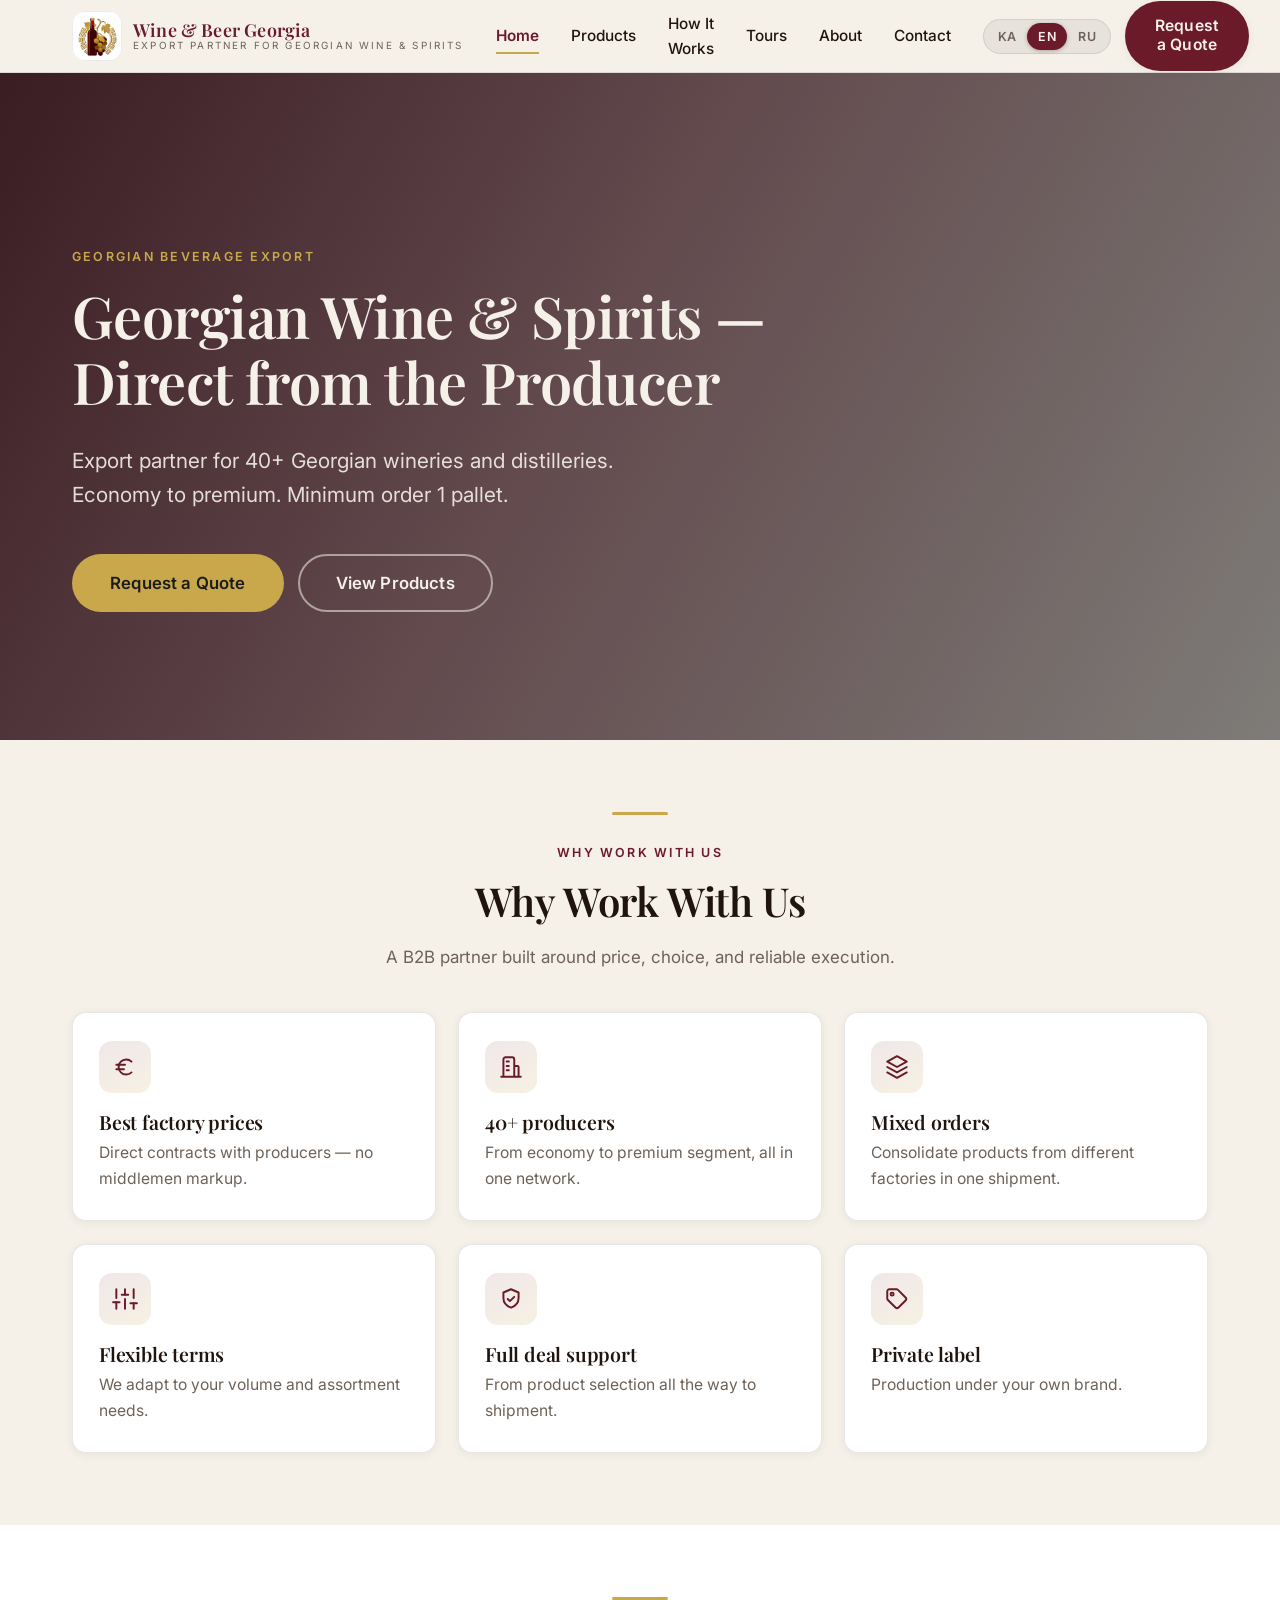
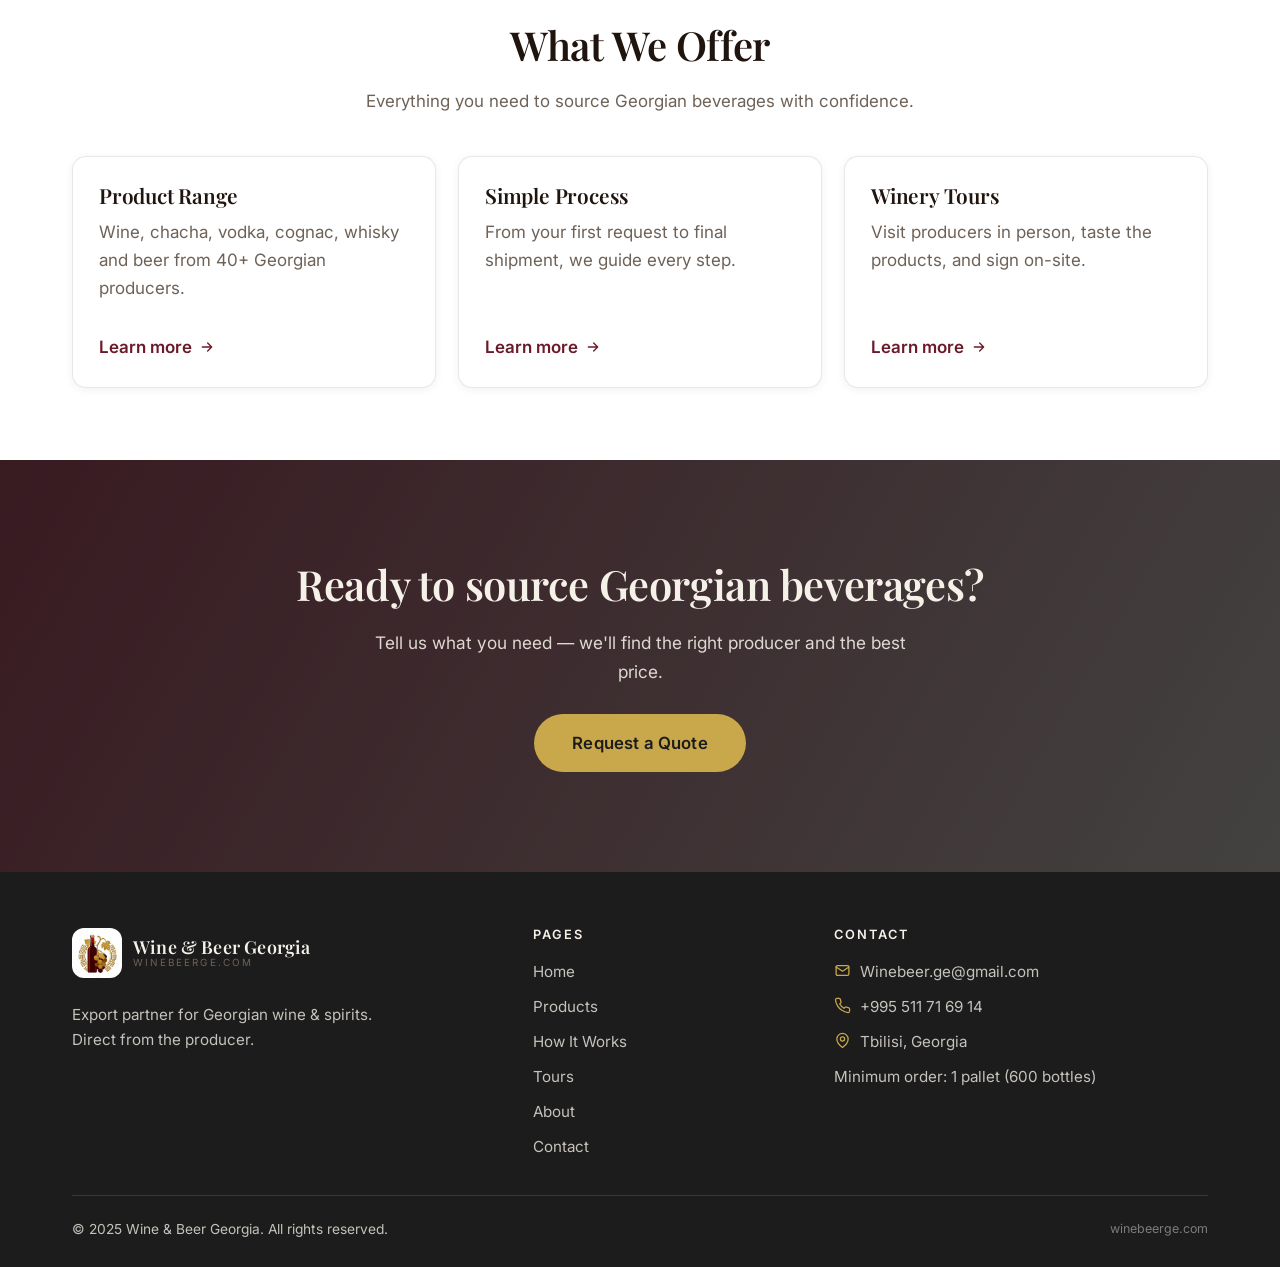
==== index.html @ d8cf7603 "Sync full website to repo 6 pages, EN/RU/KA i18n, wine catalogue (Utskinari), Web3Forms contact form" ====
<!DOCTYPE html>
<html lang="en" data-lang="en">
<head>
  <meta charset="UTF-8" />
  <meta name="viewport" content="width=device-width, initial-scale=1.0" />
  <title data-i18n="meta.home.title">Wine &amp; Beer Georgia — Georgian Wine &amp; Spirits Export</title>
  <meta name="description" content="Export partner for 40+ Georgian wineries and distilleries. Wine, chacha, vodka, cognac, whisky and beer — direct from the producer. Minimum order 1 pallet." />

  <!-- Fonts: Playfair Display (headings), Inter (body), Noto Sans Georgian (KA) -->
  <link rel="preconnect" href="https://fonts.googleapis.com" />
  <link rel="preconnect" href="https://fonts.gstatic.com" crossorigin />
  <link href="https://fonts.googleapis.com/css2?family=Playfair+Display:wght@500;600;700&family=Inter:wght@400;500;600;700&family=Noto+Sans+Georgian:wght@400;500;600;700&display=swap" rel="stylesheet" />

  <link rel="stylesheet" href="css/styles.css" />
  <link rel="icon" href="data:image/svg+xml,<svg xmlns='http://www.w3.org/2000/svg' viewBox='0 0 32 32'><rect width='32' height='32' rx='7' fill='%236B1A2A'/><text x='16' y='22' font-size='17' font-family='Georgia,serif' fill='%23C9A84C' text-anchor='middle'>W</text></svg>" />
</head>
<body>

  <!-- ===================== HEADER (shared across pages) ===================== -->
  <header class="site-header">
    <div class="container nav">
      <a class="brand" href="index.html" aria-label="Wine &amp; Beer Georgia — home">
        <span class="brand-logo" aria-hidden="true"></span>
        <span class="brand-text">
          <span class="brand-name">Wine &amp; Beer Georgia</span>
          <span class="brand-sub" data-i18n="common.tagline">Export partner for Georgian wine &amp; spirits</span>
        </span>
      </a>

      <nav class="nav-menu" aria-label="Main navigation">
        <a href="index.html" aria-current="page" data-i18n="nav.home">Home</a>
        <a href="products.html" data-i18n="nav.products">Products</a>
        <a href="how-it-works.html" data-i18n="nav.howItWorks">How It Works</a>
        <a href="tours.html" data-i18n="nav.tours">Tours</a>
        <a href="about.html" data-i18n="nav.about">About</a>
        <a href="contact.html" data-i18n="nav.contact">Contact</a>
        <a class="btn btn--primary nav-cta-mobile" href="contact.html" data-i18n="common.requestQuote">Request a Quote</a>
      </nav>

      <div class="nav-actions">
        <!-- Language switcher: EN | RU | KA -->
        <div class="lang-switch" role="group" aria-label="Language">
          <button class="lang-btn" type="button" data-lang="ka" aria-pressed="false">KA</button>
          <button class="lang-btn" type="button" data-lang="en" aria-pressed="true">EN</button>
          <button class="lang-btn" type="button" data-lang="ru" aria-pressed="false">RU</button>
        </div>
        <a class="btn btn--primary nav-cta" href="contact.html" data-i18n="common.requestQuote">Request a Quote</a>
        <button class="nav-toggle" type="button" aria-label="Toggle menu" aria-expanded="false" aria-controls="nav-menu">
          <span></span>
        </button>
      </div>
    </div>
  </header>

  <main>
    <!-- ============================== HERO ============================== -->
    <!-- TODO: replace Unsplash placeholder with a real vineyard / Kakheti photo -->
    <section class="hero" style="--hero-img: url('https://images.unsplash.com/photo-1543418219-44e30b057fea?auto=format&fit=crop&w=1900&q=80');">
      <div class="container">
        <div class="hero-content">
          <span class="eyebrow" data-i18n="home.hero.eyebrow">Georgian Beverage Export</span>
          <h1 data-i18n="home.hero.title">Georgian Wine &amp; Spirits — Direct from the Producer</h1>
          <p class="hero-sub" data-i18n="home.hero.subtitle">Export partner for 40+ Georgian wineries and distilleries. Economy to premium. Minimum order 1 pallet.</p>
          <div class="hero-actions">
            <a class="btn btn--gold btn--lg" href="contact.html" data-i18n="common.requestQuote">Request a Quote</a>
            <a class="btn btn--ghost btn--lg" href="products.html" data-i18n="home.hero.cta2">View Products</a>
          </div>
        </div>
      </div>
    </section>

    <!-- ========================= KEY ADVANTAGES ========================= -->
    <section class="section section--cream">
      <div class="container">
        <div class="section-head section-head--center" data-reveal>
          <div class="accent-line"></div>
          <span class="eyebrow" data-i18n="home.adv.title">Why Work With Us</span>
          <h2 class="section-title" data-i18n="home.adv.title">Why Work With Us</h2>
          <p class="section-sub" data-i18n="home.adv.subtitle">A B2B partner built around price, choice, and reliable execution.</p>
        </div>

        <div class="grid grid--3">
          <div class="advantage" data-reveal data-delay="1">
            <div class="icon" aria-hidden="true">
              <svg viewBox="0 0 24 24" fill="none" stroke="currentColor" stroke-width="1.8" stroke-linecap="round" stroke-linejoin="round"><path d="M18 7a7 7 0 1 0 0 10"/><path d="M4 10h8M4 14h7"/></svg>
            </div>
            <h3 data-i18n="home.adv.prices.title">Best factory prices</h3>
            <p data-i18n="home.adv.prices.text">Direct contracts with producers — no middlemen markup.</p>
          </div>

          <div class="advantage" data-reveal data-delay="2">
            <div class="icon" aria-hidden="true">
              <svg viewBox="0 0 24 24" fill="none" stroke="currentColor" stroke-width="1.8" stroke-linecap="round" stroke-linejoin="round"><path d="M3 21h18M5 21V5a2 2 0 0 1 2-2h6a2 2 0 0 1 2 2v16M15 21V11h3a1 1 0 0 1 1 1v9"/><path d="M8 7h2M8 11h2M8 15h2"/></svg>
            </div>
            <h3 data-i18n="home.adv.producers.title">40+ producers</h3>
            <p data-i18n="home.adv.producers.text">From economy to premium segment, all in one network.</p>
          </div>

          <div class="advantage" data-reveal data-delay="3">
            <div class="icon" aria-hidden="true">
              <svg viewBox="0 0 24 24" fill="none" stroke="currentColor" stroke-width="1.8" stroke-linecap="round" stroke-linejoin="round"><path d="m12 2 9 5-9 5-9-5 9-5Z"/><path d="m3 12 9 5 9-5"/><path d="m3 17 9 5 9-5"/></svg>
            </div>
            <h3 data-i18n="home.adv.mixed.title">Mixed orders</h3>
            <p data-i18n="home.adv.mixed.text">Consolidate products from different factories in one shipment.</p>
          </div>

          <div class="advantage" data-reveal data-delay="1">
            <div class="icon" aria-hidden="true">
              <svg viewBox="0 0 24 24" fill="none" stroke="currentColor" stroke-width="1.8" stroke-linecap="round" stroke-linejoin="round"><path d="M4 21v-6M4 11V3M12 21v-9M12 8V3M20 21v-5M20 11V3"/><path d="M1 15h6M9 8h6M17 16h6"/></svg>
            </div>
            <h3 data-i18n="home.adv.terms.title">Flexible terms</h3>
            <p data-i18n="home.adv.terms.text">We adapt to your volume and assortment needs.</p>
          </div>

          <div class="advantage" data-reveal data-delay="2">
            <div class="icon" aria-hidden="true">
              <svg viewBox="0 0 24 24" fill="none" stroke="currentColor" stroke-width="1.8" stroke-linecap="round" stroke-linejoin="round"><path d="M12 3 5 6v5c0 4.5 3 7.5 7 9 4-1.5 7-4.5 7-9V6l-7-3Z"/><path d="m9 12 2 2 4-4"/></svg>
            </div>
            <h3 data-i18n="home.adv.support.title">Full deal support</h3>
            <p data-i18n="home.adv.support.text">From product selection all the way to shipment.</p>
          </div>

          <div class="advantage" data-reveal data-delay="3">
            <div class="icon" aria-hidden="true">
              <svg viewBox="0 0 24 24" fill="none" stroke="currentColor" stroke-width="1.8" stroke-linecap="round" stroke-linejoin="round"><path d="M3 11.5V5a2 2 0 0 1 2-2h6.5a2 2 0 0 1 1.4.6l7 7a2 2 0 0 1 0 2.8l-6.5 6.5a2 2 0 0 1-2.8 0l-7-7A2 2 0 0 1 3 11.5Z"/><circle cx="7.5" cy="7.5" r="1.4"/></svg>
            </div>
            <h3 data-i18n="home.adv.label.title">Private label</h3>
            <p data-i18n="home.adv.label.text">Production under your own brand.</p>
          </div>
        </div>
      </div>
    </section>

    <!-- ====================== SERVICES OVERVIEW ====================== -->
    <section class="section section--white">
      <div class="container">
        <div class="section-head section-head--center" data-reveal>
          <div class="accent-line"></div>
          <h2 class="section-title" data-i18n="home.services.title">What We Offer</h2>
          <p class="section-sub" data-i18n="home.services.subtitle">Everything you need to source Georgian beverages with confidence.</p>
        </div>

        <div class="grid grid--3">
          <a class="service-card" href="products.html" data-reveal data-delay="1">
            <div class="body">
              <h3 data-i18n="home.services.products.title">Product Range</h3>
              <p data-i18n="home.services.products.text">Wine, chacha, vodka, cognac, whisky and beer from 40+ Georgian producers.</p>
              <span class="more"><span data-i18n="common.learnMore">Learn more</span>
                <svg viewBox="0 0 24 24" fill="none" stroke="currentColor" stroke-width="2" stroke-linecap="round" stroke-linejoin="round"><path d="M5 12h14M13 6l6 6-6 6"/></svg>
              </span>
            </div>
          </a>

          <a class="service-card" href="how-it-works.html" data-reveal data-delay="2">
            <div class="body">
              <h3 data-i18n="home.services.process.title">Simple Process</h3>
              <p data-i18n="home.services.process.text">From your first request to final shipment, we guide every step.</p>
              <span class="more"><span data-i18n="common.learnMore">Learn more</span>
                <svg viewBox="0 0 24 24" fill="none" stroke="currentColor" stroke-width="2" stroke-linecap="round" stroke-linejoin="round"><path d="M5 12h14M13 6l6 6-6 6"/></svg>
              </span>
            </div>
          </a>

          <a class="service-card" href="tours.html" data-reveal data-delay="3">
            <div class="body">
              <h3 data-i18n="home.services.tours.title">Winery Tours</h3>
              <p data-i18n="home.services.tours.text">Visit producers in person, taste the products, and sign on-site.</p>
              <span class="more"><span data-i18n="common.learnMore">Learn more</span>
                <svg viewBox="0 0 24 24" fill="none" stroke="currentColor" stroke-width="2" stroke-linecap="round" stroke-linejoin="round"><path d="M5 12h14M13 6l6 6-6 6"/></svg>
              </span>
            </div>
          </a>
        </div>
      </div>
    </section>

    <!-- ========================== CTA BAND ========================== -->
    <!-- TODO: replace Unsplash placeholder with a real photo -->
    <section class="cta-band" style="--band-img: url('https://images.unsplash.com/photo-1474722883778-792e7990302f?auto=format&fit=crop&w=1900&q=80');">
      <div class="container" data-reveal>
        <h2 data-i18n="home.ctaband.title">Ready to source Georgian beverages?</h2>
        <p data-i18n="home.ctaband.text">Tell us what you need — we'll find the right producer and the best price.</p>
        <a class="btn btn--gold btn--lg" href="contact.html" data-i18n="common.requestQuote">Request a Quote</a>
      </div>
    </section>
  </main>

  <!-- ===================== FOOTER (shared across pages) ===================== -->
  <footer class="site-footer">
    <div class="container">
      <div class="footer-grid">
        <div class="footer-brand">
          <a class="brand" href="index.html">
            <span class="brand-logo" aria-hidden="true"></span>
            <span class="brand-text">
              <span class="brand-name">Wine &amp; Beer Georgia</span>
              <span class="brand-sub">winebeerge.com</span>
            </span>
          </a>
          <p class="footer-tagline" data-i18n="footer.tagline">Export partner for Georgian wine &amp; spirits. Direct from the producer.</p>
        </div>

        <div class="footer-col">
          <h4 data-i18n="footer.links.title">Pages</h4>
          <ul>
            <li><a href="index.html" data-i18n="nav.home">Home</a></li>
            <li><a href="products.html" data-i18n="nav.products">Products</a></li>
            <li><a href="how-it-works.html" data-i18n="nav.howItWorks">How It Works</a></li>
            <li><a href="tours.html" data-i18n="nav.tours">Tours</a></li>
            <li><a href="about.html" data-i18n="nav.about">About</a></li>
            <li><a href="contact.html" data-i18n="nav.contact">Contact</a></li>
          </ul>
        </div>

        <div class="footer-col">
          <h4 data-i18n="footer.contact.title">Contact</h4>
          <!-- TODO: replace with real contact details -->
          <ul class="footer-contact">
            <li>
              <svg viewBox="0 0 24 24" fill="none" stroke="currentColor" stroke-width="1.8" stroke-linecap="round" stroke-linejoin="round"><rect x="3" y="5" width="18" height="14" rx="2"/><path d="m3 7 9 6 9-6"/></svg>
              <a href="mailto:Winebeer.ge@gmail.com">Winebeer.ge@gmail.com</a>
            </li>
            <li>
              <svg viewBox="0 0 24 24" fill="none" stroke="currentColor" stroke-width="1.8" stroke-linecap="round" stroke-linejoin="round"><path d="M22 16.9v3a2 2 0 0 1-2.2 2 19.8 19.8 0 0 1-8.6-3.1 19.5 19.5 0 0 1-6-6A19.8 19.8 0 0 1 2.1 4.2 2 2 0 0 1 4.1 2h3a2 2 0 0 1 2 1.7c.1 1 .4 1.9.7 2.8a2 2 0 0 1-.5 2.1L8.1 9.9a16 16 0 0 0 6 6l1.3-1.3a2 2 0 0 1 2.1-.4c.9.3 1.8.6 2.8.7a2 2 0 0 1 1.7 2Z"/></svg>
              <a href="https://wa.me/995511716914">+995 511 71 69 14</a>
            </li>
            <li>
              <svg viewBox="0 0 24 24" fill="none" stroke="currentColor" stroke-width="1.8" stroke-linecap="round" stroke-linejoin="round"><path d="M20 10c0 6-8 12-8 12s-8-6-8-12a8 8 0 0 1 16 0Z"/><circle cx="12" cy="10" r="3"/></svg>
              <span>Tbilisi, Georgia</span>
            </li>
            <li data-i18n="footer.contact.note">Minimum order: 1 pallet (600 bottles)</li>
          </ul>
        </div>
      </div>

      <div class="footer-bottom">
        <span data-i18n="footer.rights">© 2025 Wine &amp; Beer Georgia. All rights reserved.</span>
        <span class="todo">winebeerge.com</span>
      </div>
    </div>
  </footer>

  <script src="js/translations.js"></script>
  <script src="js/main.js"></script>
</body>
</html>
---- css/styles.css ----
/* ============================================================================
   Wine & Beer Georgia — styles.css
   Palette: burgundy #6B1A2A · gold #C9A84C · cream #F5F0E8 · charcoal #1C1C1C
   Fonts:   Playfair Display (headings) · Inter (body) · Noto Sans Georgian (KA)
   Mobile-first, responsive, B2B-premium aesthetic.
============================================================================ */

/* ---------------------------------- Tokens -------------------------------- */
:root {
  --burgundy: #6B1A2A;
  --burgundy-dark: #4E1220;
  --burgundy-deep: #2A0A12;
  --gold: #C9A84C;
  --gold-soft: #D9BE70;
  --cream: #F5F0E8;
  --cream-dark: #ECE3D4;
  --charcoal: #1C1C1C;
  --charcoal-soft: #2A2A2A;
  --ink: #20140F;
  --muted: #6E6258;
  --line: rgba(28, 28, 28, 0.10);
  --white: #ffffff;

  --font-head: "Playfair Display", Georgia, "Times New Roman", serif;
  --font-body: "Inter", system-ui, -apple-system, "Segoe UI", Roboto, sans-serif;
  --font-ka: "Noto Sans Georgian", "BPG Nino Mtavruli", var(--font-body);

  --maxw: 1180px;
  --radius: 14px;
  --radius-sm: 9px;
  --shadow-sm: 0 2px 10px rgba(28, 28, 28, 0.06);
  --shadow-md: 0 12px 34px rgba(28, 28, 28, 0.12);
  --shadow-lg: 0 26px 60px rgba(42, 10, 18, 0.22);
  --ease: cubic-bezier(0.22, 0.61, 0.36, 1);
  --header-h: 72px;
}

/* When Georgian is active, switch the whole UI to a Georgian-capable font. */
html[data-lang="ka"] {
  --font-head: "Noto Sans Georgian", "BPG Nino Mtavruli", "Playfair Display", serif;
  --font-body: "Noto Sans Georgian", "BPG Nino Mtavruli", "Inter", sans-serif;
}

/* ---------------------------------- Reset --------------------------------- */
*, *::before, *::after { box-sizing: border-box; }

html { scroll-behavior: smooth; -webkit-text-size-adjust: 100%; }

body {
  margin: 0;
  font-family: var(--font-body);
  color: var(--ink);
  background: var(--cream);
  line-height: 1.65;
  font-size: 17px;
  overflow-x: clip; /* guard against any element causing horizontal page shift */
  -webkit-font-smoothing: antialiased;
  -moz-osx-font-smoothing: grayscale;
}

body.nav-locked { overflow: hidden; }

img { max-width: 100%; display: block; }

a { color: inherit; text-decoration: none; }

h1, h2, h3, h4 {
  font-family: var(--font-head);
  font-weight: 600;
  line-height: 1.16;
  margin: 0 0 0.5em;
  color: var(--ink);
  letter-spacing: -0.01em;
}

p { margin: 0 0 1em; }

::selection { background: var(--gold); color: var(--charcoal); }

:focus-visible {
  outline: 3px solid var(--gold);
  outline-offset: 2px;
  border-radius: 4px;
}

/* --------------------------------- Layout --------------------------------- */
.container {
  width: 100%;
  max-width: var(--maxw);
  margin: 0 auto;
  padding: 0 22px;
}

.section { padding: 72px 0; }
.section--tight { padding: 52px 0; }
.section--cream { background: var(--cream); }
.section--white { background: var(--white); }
.section--dark { background: var(--charcoal); color: var(--cream); }
.section--dark h1, .section--dark h2, .section--dark h3 { color: var(--cream); }

.section-head { max-width: 660px; margin: 0 0 40px; }
.section-head--center { margin-left: auto; margin-right: auto; text-align: center; }

.eyebrow {
  display: inline-block;
  font-family: var(--font-body);
  font-size: 0.78rem;
  font-weight: 600;
  letter-spacing: 0.18em;
  text-transform: uppercase;
  color: var(--burgundy);
  margin-bottom: 14px;
}
.section--dark .eyebrow,
.hero .eyebrow { color: var(--gold); }

.section-title { font-size: clamp(1.7rem, 4vw, 2.5rem); }
.section-sub { color: var(--muted); font-size: 1.06rem; margin: 0; }
.section--dark .section-sub { color: rgba(245, 240, 232, 0.78); }

/* gold divider accent */
.accent-line {
  width: 56px; height: 3px;
  background: var(--gold);
  border-radius: 3px;
  margin: 0 0 22px;
}
.section-head--center .accent-line { margin-left: auto; margin-right: auto; }

/* --------------------------------- Buttons -------------------------------- */
.btn {
  display: inline-flex;
  align-items: center;
  justify-content: center;
  gap: 10px;
  font-family: var(--font-body);
  font-weight: 600;
  font-size: 0.98rem;
  letter-spacing: 0.01em;
  padding: 14px 28px;
  border-radius: 50px;
  border: 2px solid transparent;
  cursor: pointer;
  transition: transform 0.18s var(--ease), background 0.2s var(--ease),
              color 0.2s var(--ease), box-shadow 0.2s var(--ease), border-color 0.2s var(--ease);
  text-align: center;
  line-height: 1.2;
}
.btn:hover { transform: translateY(-2px); }
.btn:active { transform: translateY(0); }

.btn--primary { background: var(--burgundy); color: var(--cream); box-shadow: var(--shadow-sm); }
.btn--primary:hover { background: var(--burgundy-dark); box-shadow: var(--shadow-md); }

.btn--gold { background: var(--gold); color: var(--charcoal); }
.btn--gold:hover { background: var(--gold-soft); box-shadow: var(--shadow-md); }

.btn--ghost { background: transparent; color: var(--cream); border-color: rgba(245, 240, 232, 0.55); }
.btn--ghost:hover { border-color: var(--gold); color: var(--gold); }

.btn--outline { background: transparent; color: var(--burgundy); border-color: var(--burgundy); }
.btn--outline:hover { background: var(--burgundy); color: var(--cream); }

.btn--block { width: 100%; }
.btn--lg { padding: 17px 36px; font-size: 1.05rem; }

/* ------------------------------- Site header ------------------------------ */
.site-header {
  position: sticky;
  top: 0;
  z-index: 100;
  background: rgba(245, 240, 232, 0.86);
  backdrop-filter: saturate(140%) blur(12px);
  -webkit-backdrop-filter: saturate(140%) blur(12px);
  border-bottom: 1px solid var(--line);
  transition: box-shadow 0.25s var(--ease), background 0.25s var(--ease);
}
.site-header.is-scrolled { box-shadow: var(--shadow-sm); background: rgba(245, 240, 232, 0.96); }

.nav {
  display: flex;
  align-items: center;
  justify-content: space-between;
  gap: 18px;
  height: var(--header-h);
}

.brand { display: inline-flex; align-items: center; gap: 11px; flex-shrink: 0; }
.brand-mark {
  width: 38px; height: 38px;
  border-radius: 50%;
  background: linear-gradient(150deg, var(--burgundy), var(--burgundy-deep));
  color: var(--gold);
  display: grid; place-items: center;
  font-family: var(--font-head);
  font-size: 1.18rem;
  font-weight: 700;
  border: 1.5px solid var(--gold);
  flex-shrink: 0;
}
/* Emblem-only logo badge (the full logo's misspelled text is cropped out of frame). */
.brand-logo {
  width: 50px; height: 50px;
  flex-shrink: 0;
  border-radius: 12px;
  background-color: #fff;
  background-image: url("../assets/logo-full.png");
  background-repeat: no-repeat;
  background-position: center 20%;
  background-size: 188% auto;
  box-shadow: inset 0 0 0 1px rgba(28, 28, 28, 0.08);
}
.site-footer .brand-logo { box-shadow: inset 0 0 0 1px rgba(255, 255, 255, 0.12); }

.brand-text { display: flex; flex-direction: column; line-height: 1.05; }
.brand-name {
  font-family: var(--font-head);
  font-weight: 600;
  font-size: 1.12rem;
  color: var(--burgundy);
  letter-spacing: 0.01em;
}
.brand-sub {
  font-size: 0.62rem;
  letter-spacing: 0.22em;
  text-transform: uppercase;
  color: var(--muted);
}

/* nav menu */
.nav-menu { display: flex; align-items: center; gap: 4px; }
.nav-menu a {
  position: relative;
  font-weight: 500;
  font-size: 0.96rem;
  color: var(--ink);
  padding: 9px 14px;
  border-radius: 8px;
  transition: color 0.18s var(--ease), background 0.18s var(--ease);
}
.nav-menu a::after {
  content: "";
  position: absolute;
  left: 14px; right: 14px; bottom: 4px;
  height: 2px;
  background: var(--gold);
  transform: scaleX(0);
  transform-origin: left;
  transition: transform 0.22s var(--ease);
}
.nav-menu a:hover { color: var(--burgundy); }
.nav-menu a:hover::after,
.nav-menu a[aria-current="page"]::after { transform: scaleX(1); }
.nav-menu a[aria-current="page"] { color: var(--burgundy); font-weight: 600; }

.nav-actions { display: flex; align-items: center; gap: 14px; }

/* language switcher */
.lang-switch {
  display: inline-flex;
  align-items: center;
  background: rgba(28, 28, 28, 0.06);
  border: 1px solid var(--line);
  border-radius: 50px;
  padding: 3px;
}
.lang-btn {
  font-family: var(--font-body);
  font-size: 0.78rem;
  font-weight: 600;
  letter-spacing: 0.03em;
  color: var(--muted);
  background: transparent;
  border: none;
  cursor: pointer;
  padding: 6px 11px;
  border-radius: 50px;
  transition: background 0.18s var(--ease), color 0.18s var(--ease);
}
.lang-btn:hover { color: var(--burgundy); }
.lang-btn.is-active {
  background: var(--burgundy);
  color: var(--cream);
  box-shadow: 0 1px 4px rgba(42, 10, 18, 0.3);
}

.nav-cta { display: inline-flex; }

/* hamburger */
.nav-toggle {
  display: none;
  width: 44px; height: 44px;
  border: 1px solid var(--line);
  background: transparent;
  border-radius: 10px;
  cursor: pointer;
  position: relative;
}
.nav-toggle span,
.nav-toggle span::before,
.nav-toggle span::after {
  content: "";
  position: absolute;
  left: 50%; top: 50%;
  width: 20px; height: 2px;
  background: var(--burgundy);
  transform: translate(-50%, -50%);
  transition: transform 0.25s var(--ease), opacity 0.2s var(--ease);
}
.nav-toggle span::before { transform: translate(-50%, -7px); }
.nav-toggle span::after { transform: translate(-50%, 7px); }
.nav-toggle.is-open span { background: transparent; }
.nav-toggle.is-open span::before { transform: translate(-50%, 0) rotate(45deg); }
.nav-toggle.is-open span::after { transform: translate(-50%, 0) rotate(-45deg); }

/* ---------------------------------- Hero ---------------------------------- */
.hero {
  position: relative;
  color: var(--cream);
  padding: clamp(90px, 16vw, 168px) 0 clamp(80px, 12vw, 128px);
  overflow: hidden;
  isolation: isolate;
}
.hero::before {
  content: "";
  position: absolute;
  inset: 0;
  z-index: -2;
  background-image: var(--hero-img);
  background-size: cover;
  background-position: center;
  transform: scale(1.04);
  /* per-page: set --hero-img: url(...) inline on the .hero element */
}
.hero::after {
  content: "";
  position: absolute;
  inset: 0;
  z-index: -1;
  background:
    linear-gradient(120deg, rgba(42, 10, 18, 0.92) 0%, rgba(42, 10, 18, 0.72) 45%, rgba(28, 28, 28, 0.55) 100%);
}
.hero-content { max-width: 720px; }
.hero h1 {
  color: var(--cream);
  font-size: clamp(2.1rem, 6vw, 3.6rem);
  margin-bottom: 0.5em;
}
.hero p.hero-sub {
  font-size: clamp(1.05rem, 2.4vw, 1.3rem);
  color: rgba(245, 240, 232, 0.9);
  max-width: 600px;
  margin-bottom: 2em;
}
.hero-actions { display: flex; flex-wrap: wrap; gap: 14px; }

/* compact page hero (interior pages) */
.page-hero { padding: clamp(76px, 12vw, 128px) 0 clamp(54px, 8vw, 84px); }
.page-hero h1 { font-size: clamp(1.9rem, 5vw, 3rem); }
.page-hero p.hero-sub { margin-bottom: 0.6em; }

/* ------------------------------ Advantage grid ---------------------------- */
.grid { display: grid; gap: 22px; }
.grid--3 { grid-template-columns: 1fr; }
.grid--2 { grid-template-columns: 1fr; }

.advantage {
  background: var(--white);
  border: 1px solid var(--line);
  border-radius: var(--radius);
  padding: 28px 26px;
  box-shadow: var(--shadow-sm);
  transition: transform 0.22s var(--ease), box-shadow 0.22s var(--ease), border-color 0.22s var(--ease);
}
.advantage:hover {
  transform: translateY(-4px);
  box-shadow: var(--shadow-md);
  border-color: rgba(201, 168, 76, 0.5);
}
.advantage .icon {
  width: 52px; height: 52px;
  border-radius: 13px;
  background: linear-gradient(150deg, rgba(107, 26, 42, 0.1), rgba(201, 168, 76, 0.16));
  color: var(--burgundy);
  display: grid; place-items: center;
  margin-bottom: 18px;
}
.advantage .icon svg { width: 26px; height: 26px; }
.advantage h3 { font-size: 1.22rem; margin-bottom: 0.35em; }
.advantage p { color: var(--muted); margin: 0; font-size: 0.98rem; }

/* ------------------------------ Service cards ----------------------------- */
.service-card {
  position: relative;
  display: flex;
  flex-direction: column;
  background: var(--white);
  border: 1px solid var(--line);
  border-radius: var(--radius);
  overflow: hidden;
  box-shadow: var(--shadow-sm);
  transition: transform 0.22s var(--ease), box-shadow 0.22s var(--ease);
}
.service-card:hover { transform: translateY(-4px); box-shadow: var(--shadow-md); }
.service-card .body { padding: 26px; display: flex; flex-direction: column; flex: 1; }
.service-card h3 { font-size: 1.3rem; }
.service-card p { color: var(--muted); flex: 1; }
.service-card .more {
  margin-top: 14px;
  font-weight: 600;
  color: var(--burgundy);
  display: inline-flex;
  align-items: center;
  gap: 7px;
}
.service-card .more svg { width: 16px; height: 16px; transition: transform 0.2s var(--ease); }
.service-card:hover .more svg { transform: translateX(4px); }

/* ------------------------------ Product cards ----------------------------- */
.product-grid { grid-template-columns: 1fr; }
.product-card {
  display: flex;
  flex-direction: column;
  background: var(--white);
  border: 1px solid var(--line);
  border-radius: var(--radius);
  overflow: hidden;
  box-shadow: var(--shadow-sm);
  transition: transform 0.22s var(--ease), box-shadow 0.22s var(--ease);
}
.product-card:hover { transform: translateY(-5px); box-shadow: var(--shadow-lg); }
.product-media { position: relative; aspect-ratio: 4 / 3; overflow: hidden; }
.product-media img {
  width: 100%; height: 100%;
  object-fit: cover;
  transition: transform 0.6s var(--ease);
}
.product-card:hover .product-media img { transform: scale(1.06); }
.product-media::after {
  content: "";
  position: absolute; inset: 0;
  background: linear-gradient(180deg, rgba(42,10,18,0) 55%, rgba(42,10,18,0.45) 100%);
}
.product-body { padding: 24px; display: flex; flex-direction: column; flex: 1; }
.product-body h3 { font-size: 1.4rem; margin-bottom: 0.4em; }
.product-body p { color: var(--muted); flex: 1; font-size: 0.97rem; }
.product-body .btn { margin-top: 18px; align-self: flex-start; }

.note-banner {
  margin-top: 38px;
  background: linear-gradient(135deg, var(--burgundy), var(--burgundy-deep));
  color: var(--cream);
  border-radius: var(--radius);
  padding: 26px 30px;
  display: flex;
  align-items: flex-start;
  gap: 16px;
  box-shadow: var(--shadow-md);
}
.note-banner .icon { color: var(--gold); flex-shrink: 0; margin-top: 2px; }
.note-banner .icon svg { width: 26px; height: 26px; }
.note-banner p { margin: 0; color: rgba(245, 240, 232, 0.94); }

/* ------------------------------ Wine cards -------------------------------- */
.wine-grid { grid-template-columns: 1fr; }
.wine-card {
  display: flex;
  flex-direction: column;
  background: var(--white);
  border: 1px solid var(--line);
  border-radius: var(--radius);
  overflow: hidden;
  box-shadow: var(--shadow-sm);
  transition: transform 0.22s var(--ease), box-shadow 0.22s var(--ease);
}
.wine-card:hover { transform: translateY(-5px); box-shadow: var(--shadow-lg); }
.wine-media {
  background: linear-gradient(180deg, #ffffff 0%, #f3eee4 100%);
  aspect-ratio: 3 / 4;
  display: grid;
  place-items: center;
  padding: 22px;
  border-bottom: 1px solid var(--line);
  overflow: hidden;
}
.wine-media img {
  max-height: 100%;
  max-width: 100%;
  width: auto;
  height: auto;
  object-fit: contain;
  filter: drop-shadow(0 10px 18px rgba(28, 28, 28, 0.16));
  transition: transform 0.4s var(--ease);
}
.wine-card:hover .wine-media img { transform: translateY(-4px) scale(1.03); }
.wine-body { padding: 22px 24px; display: flex; flex-direction: column; flex: 1; }
.wine-head { display: flex; align-items: center; justify-content: space-between; gap: 10px; margin-bottom: 8px; }
.wine-head h3 { font-size: 1.32rem; margin: 0; }
.wine-badge {
  flex-shrink: 0;
  font-family: var(--font-body);
  font-size: 0.68rem;
  font-weight: 700;
  letter-spacing: 0.08em;
  text-transform: uppercase;
  padding: 4px 10px;
  border-radius: 50px;
  white-space: nowrap;
}
.wine-badge--red { background: rgba(107, 26, 42, 0.12); color: var(--burgundy); }
.wine-badge--amber { background: rgba(201, 168, 76, 0.18); color: #8a6d1f; }
.wine-note { color: var(--muted); font-size: 0.95rem; margin: 0 0 16px; }
.wine-specs {
  list-style: none;
  margin: 0 0 20px;
  padding: 14px 0 4px;
  border-top: 1px solid var(--line);
  display: grid;
  grid-template-columns: 1fr 1fr;
  gap: 9px 18px;
}
.wine-specs li { display: flex; flex-direction: column; line-height: 1.3; }
.wine-specs li span { font-size: 0.72rem; letter-spacing: 0.04em; text-transform: uppercase; color: var(--muted); }
.wine-specs li b { font-size: 0.95rem; color: var(--ink); font-weight: 600; }
.wine-body .btn { margin-top: auto; align-self: flex-start; }

/* ------------------------------ Process steps ----------------------------- */
.steps { display: grid; gap: 18px; counter-reset: step; }
.step {
  position: relative;
  display: grid;
  grid-template-columns: auto 1fr;
  gap: 20px;
  align-items: start;
  background: var(--white);
  border: 1px solid var(--line);
  border-radius: var(--radius);
  padding: 24px 26px;
  box-shadow: var(--shadow-sm);
  transition: transform 0.2s var(--ease), box-shadow 0.2s var(--ease);
}
.step:hover { transform: translateX(4px); box-shadow: var(--shadow-md); }
.step-num {
  width: 52px; height: 52px;
  border-radius: 50%;
  background: var(--cream);
  border: 2px solid var(--gold);
  color: var(--burgundy);
  font-family: var(--font-head);
  font-weight: 700;
  font-size: 1.4rem;
  display: grid; place-items: center;
  flex-shrink: 0;
}
.step h3 { font-size: 1.2rem; margin-bottom: 0.25em; }
.step p { color: var(--muted); margin: 0; }

/* --------------------------------- Stats ---------------------------------- */
.stats { grid-template-columns: repeat(2, 1fr); gap: 18px; }
.stat {
  text-align: center;
  background: var(--white);
  border: 1px solid var(--line);
  border-radius: var(--radius);
  padding: 30px 18px;
  box-shadow: var(--shadow-sm);
}
.stat .num {
  font-family: var(--font-head);
  font-size: clamp(2rem, 5vw, 2.7rem);
  font-weight: 700;
  color: var(--burgundy);
  line-height: 1;
  margin-bottom: 8px;
}
.stat .label {
  font-size: 0.86rem;
  color: var(--muted);
  letter-spacing: 0.02em;
}

/* ----------------------------- Info / tour cards -------------------------- */
.info-card {
  background: var(--white);
  border: 1px solid var(--line);
  border-left: 4px solid var(--gold);
  border-radius: var(--radius);
  padding: 24px 26px;
  box-shadow: var(--shadow-sm);
  transition: transform 0.2s var(--ease), box-shadow 0.2s var(--ease);
}
.info-card:hover { transform: translateY(-3px); box-shadow: var(--shadow-md); }
.info-card h3 { font-size: 1.16rem; margin-bottom: 0.3em; color: var(--burgundy); }
.info-card p { margin: 0; color: var(--muted); }

/* --------------------------- Split (media + text) ------------------------- */
.split { display: grid; gap: 36px; align-items: center; grid-template-columns: 1fr; }
.split-media {
  border-radius: var(--radius);
  overflow: hidden;
  box-shadow: var(--shadow-md);
  aspect-ratio: 5 / 4;
}
.split-media img { width: 100%; height: 100%; object-fit: cover; }
.split h2 { font-size: clamp(1.6rem, 4vw, 2.3rem); }
.lead { font-size: 1.12rem; color: var(--ink); }

/* placeholder blocks (certs / partners coming soon) */
.placeholder-box {
  border: 2px dashed rgba(107, 26, 42, 0.28);
  border-radius: var(--radius);
  background: rgba(255, 255, 255, 0.55);
  padding: 34px 26px;
  text-align: center;
  color: var(--muted);
}
.placeholder-box h3 { color: var(--burgundy); margin-bottom: 0.3em; }
.placeholder-box p { margin: 0; }
.placeholder-logos {
  display: flex;
  flex-wrap: wrap;
  gap: 14px;
  justify-content: center;
  margin-top: 18px;
}
.placeholder-logos span {
  width: 96px; height: 52px;
  border-radius: 8px;
  background: rgba(28, 28, 28, 0.05);
  border: 1px solid var(--line);
}

/* -------------------------------- CTA band -------------------------------- */
.cta-band {
  position: relative;
  color: var(--cream);
  text-align: center;
  padding: clamp(64px, 10vw, 100px) 0;
  overflow: hidden;
  isolation: isolate;
}
.cta-band::before {
  content: "";
  position: absolute; inset: 0; z-index: -2;
  background-image: var(--band-img);
  background-size: cover; background-position: center;
}
.cta-band::after {
  content: "";
  position: absolute; inset: 0; z-index: -1;
  background: linear-gradient(120deg, rgba(42,10,18,0.93), rgba(28,28,28,0.82));
}
.cta-band h2 { color: var(--cream); font-size: clamp(1.7rem, 4.5vw, 2.6rem); }
.cta-band p { color: rgba(245, 240, 232, 0.88); max-width: 560px; margin: 0 auto 28px; font-size: 1.08rem; }

/* --------------------------------- Contact -------------------------------- */
.contact-grid { display: grid; gap: 36px; grid-template-columns: 1fr; }

.form {
  background: var(--white);
  border: 1px solid var(--line);
  border-radius: var(--radius);
  padding: 30px 26px;
  box-shadow: var(--shadow-md);
}
.field { margin-bottom: 18px; }
.field label {
  display: block;
  font-weight: 600;
  font-size: 0.9rem;
  margin-bottom: 7px;
  color: var(--ink);
}
.field label .req { color: var(--burgundy); }
.field input,
.field select,
.field textarea {
  width: 100%;
  font-family: var(--font-body);
  font-size: 1rem;
  color: var(--ink);
  background: var(--cream);
  border: 1px solid var(--line);
  border-radius: var(--radius-sm);
  padding: 13px 15px;
  transition: border-color 0.18s var(--ease), box-shadow 0.18s var(--ease), background 0.18s var(--ease);
}
.field input:focus,
.field select:focus,
.field textarea:focus {
  outline: none;
  border-color: var(--gold);
  background: var(--white);
  box-shadow: 0 0 0 3px rgba(201, 168, 76, 0.22);
}
.field textarea { resize: vertical; min-height: 130px; }

.form-status {
  display: none;
  margin-top: 6px;
  margin-bottom: 14px;
  padding: 13px 16px;
  border-radius: var(--radius-sm);
  background: rgba(107, 26, 42, 0.08);
  border: 1px solid rgba(107, 26, 42, 0.25);
  color: var(--burgundy);
  font-weight: 500;
  font-size: 0.95rem;
}
.form-status.is-visible { display: block; }
.form-status.is-error {
  background: rgba(176, 0, 32, 0.07);
  border-color: rgba(176, 0, 32, 0.35);
  color: #9b1c1c;
}

/* Honeypot anti-spam field — visually hidden but present in the DOM. */
.hp-field {
  position: absolute !important;
  left: -9999px !important;
  width: 1px; height: 1px;
  opacity: 0;
  pointer-events: none;
}

/* direct contact panel */
.contact-side h3 { font-size: 1.3rem; margin-bottom: 0.6em; }
.contact-links { display: flex; flex-direction: column; gap: 13px; margin-bottom: 22px; }
.contact-link {
  display: flex;
  align-items: center;
  gap: 14px;
  background: var(--white);
  border: 1px solid var(--line);
  border-radius: var(--radius-sm);
  padding: 15px 18px;
  font-weight: 600;
  color: var(--ink);
  box-shadow: var(--shadow-sm);
  transition: transform 0.18s var(--ease), box-shadow 0.18s var(--ease), border-color 0.18s var(--ease);
}
.contact-link:hover { transform: translateY(-2px); box-shadow: var(--shadow-md); border-color: rgba(201,168,76,0.5); }
.contact-link .ic {
  width: 42px; height: 42px;
  border-radius: 11px;
  display: grid; place-items: center;
  color: var(--white);
  flex-shrink: 0;
}
.contact-link .ic svg { width: 22px; height: 22px; }
.contact-link .ic--wa { background: #25D366; }
.contact-link .ic--tg { background: #2AABEE; }
.contact-link .ic--em { background: var(--burgundy); }
.contact-link .meta { display: flex; flex-direction: column; line-height: 1.25; }
.contact-link .meta small { color: var(--muted); font-weight: 500; font-size: 0.8rem; }

.contact-note {
  font-size: 0.92rem;
  color: var(--muted);
  display: inline-flex;
  align-items: center;
  gap: 8px;
}
.contact-note svg { width: 18px; height: 18px; color: var(--gold); flex-shrink: 0; }

/* --------------------------------- Footer --------------------------------- */
.site-footer {
  background: var(--charcoal);
  color: rgba(245, 240, 232, 0.78);
  padding: 56px 0 26px;
}
.footer-grid {
  display: grid;
  gap: 34px;
  grid-template-columns: 1fr;
  margin-bottom: 36px;
}
.footer-brand .brand-name { color: var(--cream); }
.footer-brand .brand-mark { background: linear-gradient(150deg, var(--burgundy), var(--burgundy-deep)); }
.footer-tagline { margin-top: 16px; max-width: 320px; font-size: 0.95rem; }

.footer-col h4 {
  color: var(--cream);
  font-family: var(--font-body);
  font-size: 0.8rem;
  letter-spacing: 0.16em;
  text-transform: uppercase;
  margin-bottom: 16px;
}
.footer-col ul { list-style: none; margin: 0; padding: 0; display: flex; flex-direction: column; gap: 10px; }
.footer-col a, .footer-col li { font-size: 0.95rem; }
.footer-col a { transition: color 0.18s var(--ease); }
.footer-col a:hover { color: var(--gold); }
.footer-contact li { display: flex; gap: 9px; align-items: flex-start; }
.footer-contact svg { width: 17px; height: 17px; color: var(--gold); flex-shrink: 0; margin-top: 3px; }

.footer-bottom {
  border-top: 1px solid rgba(245, 240, 232, 0.12);
  padding-top: 22px;
  display: flex;
  flex-wrap: wrap;
  gap: 10px;
  justify-content: space-between;
  align-items: center;
  font-size: 0.86rem;
}
.footer-bottom .todo { color: rgba(245,240,232,0.45); font-size: 0.78rem; }

/* ----------------------------- Scroll reveal ------------------------------ */
.reveal-ready [data-reveal] {
  opacity: 0;
  transform: translateY(26px);
  transition: opacity 0.7s var(--ease), transform 0.7s var(--ease);
  will-change: opacity, transform;
}
.reveal-ready [data-reveal].is-visible { opacity: 1; transform: none; }
[data-reveal][data-delay="1"] { transition-delay: 0.08s; }
[data-reveal][data-delay="2"] { transition-delay: 0.16s; }
[data-reveal][data-delay="3"] { transition-delay: 0.24s; }
[data-reveal][data-delay="4"] { transition-delay: 0.32s; }
[data-reveal][data-delay="5"] { transition-delay: 0.40s; }

@media (prefers-reduced-motion: reduce) {
  html { scroll-behavior: auto; }
  .reveal-ready [data-reveal] { opacity: 1; transform: none; transition: none; }
  .btn:hover, .product-card:hover, .advantage:hover, .service-card:hover { transform: none; }
}

/* ------------------------------- Responsive ------------------------------- */
@media (min-width: 600px) {
  .grid--2 { grid-template-columns: repeat(2, 1fr); }
  .product-grid { grid-template-columns: repeat(2, 1fr); }
  .wine-grid { grid-template-columns: repeat(2, 1fr); }
  .stats { grid-template-columns: repeat(4, 1fr); }
}

@media (min-width: 860px) {
  .grid--3 { grid-template-columns: repeat(3, 1fr); }
  .product-grid { grid-template-columns: repeat(3, 1fr); }
  .wine-grid { grid-template-columns: repeat(3, 1fr); }
  .split { grid-template-columns: 1.05fr 1fr; gap: 48px; }
  .split--reverse .split-media { order: 2; }
  .contact-grid { grid-template-columns: 1.25fr 1fr; align-items: start; }
  .footer-grid { grid-template-columns: 1.6fr 1fr 1.4fr; }
}

/* Desktop nav vs. mobile nav */
@media (max-width: 940px) {
  .nav-toggle { display: block; }
  .nav-cta { display: none; }
  .nav-menu {
    position: fixed;
    top: var(--header-h);
    left: 0; right: 0;
    /* Top dropdown panel (full width). No horizontal transform — a side
       off-canvas (translateX) extends the page width and makes mobile shift
       sideways, so we slide DOWN from the top instead. */
    flex-direction: column;
    align-items: stretch;
    gap: 4px;
    background: var(--cream);
    padding: 12px 22px 22px;
    border-top: 1px solid var(--line);
    box-shadow: 0 18px 28px rgba(28, 28, 28, 0.16);
    max-height: calc(100dvh - var(--header-h));
    overflow-y: auto;
    transform: translateY(-12px);
    opacity: 0;
    visibility: hidden;
    pointer-events: none;
    transition: opacity 0.25s var(--ease), transform 0.25s var(--ease), visibility 0s linear 0.25s;
  }
  .nav-menu.is-open {
    transform: translateY(0);
    opacity: 1;
    visibility: visible;
    pointer-events: auto;
    transition: opacity 0.25s var(--ease), transform 0.25s var(--ease), visibility 0s;
  }
  .nav-menu a { padding: 14px 12px; font-size: 1.08rem; border-bottom: 1px solid var(--line); border-radius: 0; }
  .nav-menu a::after { display: none; }
  .nav-menu .btn { margin-top: 16px; }
  .nav-menu .nav-cta-mobile { display: inline-flex; }
}

@media (min-width: 941px) {
  .nav-menu .nav-cta-mobile { display: none; }
}

/* Small screens: keep the header bar on a single line that fits the viewport.
   The brand tagline + 3-button lang switch + hamburger are too wide otherwise,
   which pushed the page sideways. */
@media (max-width: 560px) {
  .container { padding: 0 15px; }
  .site-header .brand-sub { display: none; }   /* hide tagline in header (footer keeps it) */
  .brand { gap: 9px; min-width: 0; }
  .brand-text { min-width: 0; }
  .brand-name { font-size: 0.98rem; white-space: nowrap; }
  .brand-logo { width: 40px; height: 40px; border-radius: 10px; }
  .nav { gap: 8px; }
  .nav-actions { gap: 8px; }
  .lang-switch { padding: 2px; }
  .lang-btn { padding: 5px 7px; font-size: 0.72rem; letter-spacing: 0.02em; }
  .nav-toggle { width: 42px; height: 42px; }
}

@media (max-width: 380px) {
  .brand-name { font-size: 0.86rem; }
  .lang-btn { padding: 5px 6px; font-size: 0.68rem; }
}
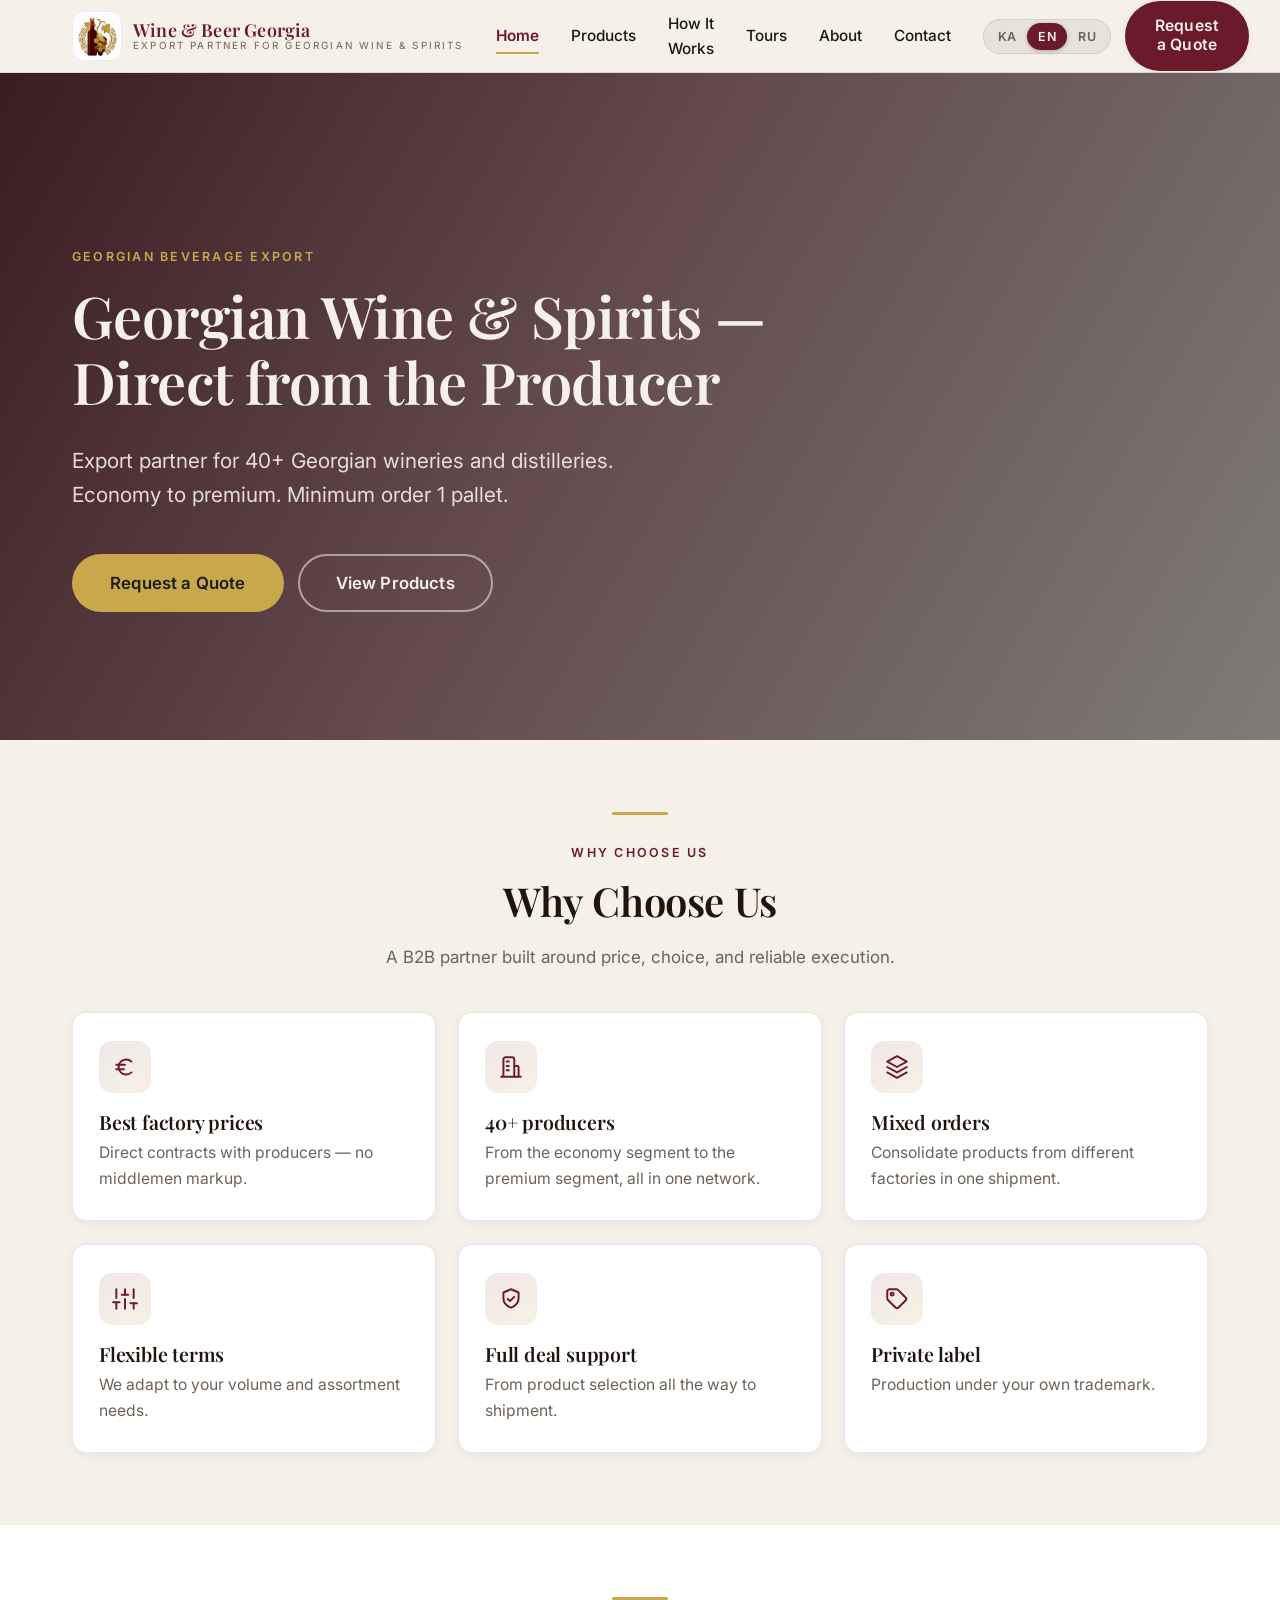
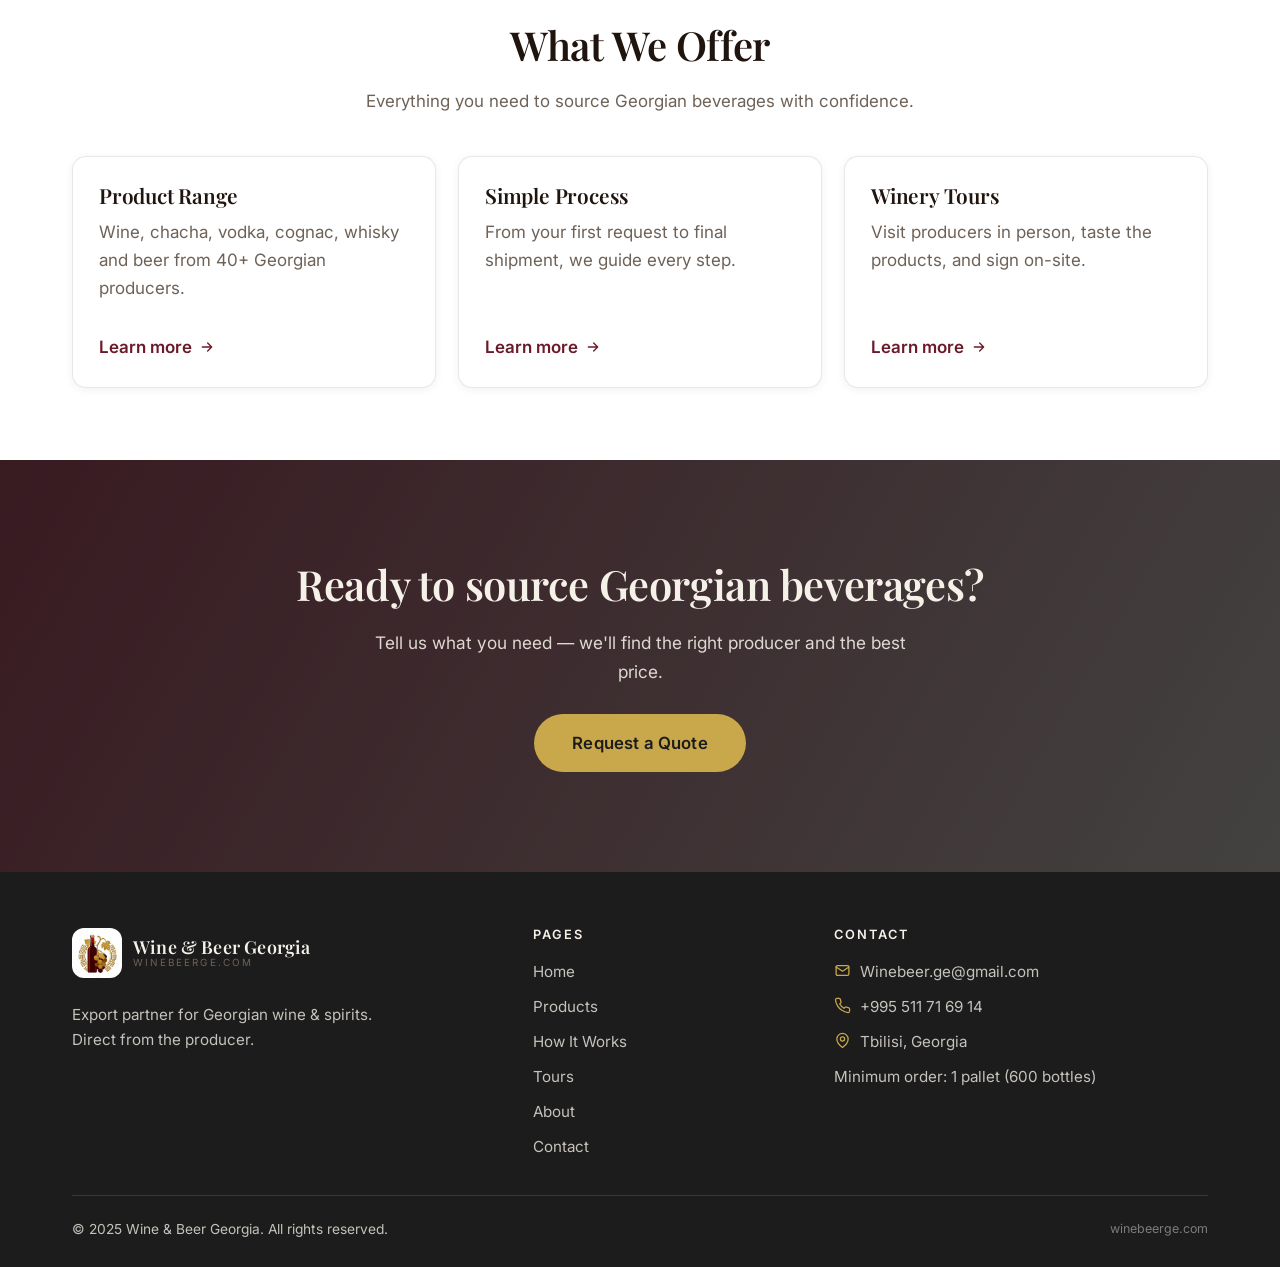
==== commit cf847a4a: "Copy edits: advantage headings, private-label wording, KA grammar fix Co-Authored-By: Claude Opus 4." ====
--- a/index.html
+++ b/index.html
@@ -74,8 +74,8 @@
       <div class="container">
         <div class="section-head section-head--center" data-reveal>
           <div class="accent-line"></div>
-          <span class="eyebrow" data-i18n="home.adv.title">Why Work With Us</span>
-          <h2 class="section-title" data-i18n="home.adv.title">Why Work With Us</h2>
+          <span class="eyebrow" data-i18n="home.adv.title">Why Choose Us</span>
+          <h2 class="section-title" data-i18n="home.adv.title">Why Choose Us</h2>
           <p class="section-sub" data-i18n="home.adv.subtitle">A B2B partner built around price, choice, and reliable execution.</p>
         </div>
 
@@ -93,7 +93,7 @@
               <svg viewBox="0 0 24 24" fill="none" stroke="currentColor" stroke-width="1.8" stroke-linecap="round" stroke-linejoin="round"><path d="M3 21h18M5 21V5a2 2 0 0 1 2-2h6a2 2 0 0 1 2 2v16M15 21V11h3a1 1 0 0 1 1 1v9"/><path d="M8 7h2M8 11h2M8 15h2"/></svg>
             </div>
             <h3 data-i18n="home.adv.producers.title">40+ producers</h3>
-            <p data-i18n="home.adv.producers.text">From economy to premium segment, all in one network.</p>
+            <p data-i18n="home.adv.producers.text">From the economy segment to the premium segment, all in one network.</p>
           </div>
 
           <div class="advantage" data-reveal data-delay="3">
@@ -125,7 +125,7 @@
               <svg viewBox="0 0 24 24" fill="none" stroke="currentColor" stroke-width="1.8" stroke-linecap="round" stroke-linejoin="round"><path d="M3 11.5V5a2 2 0 0 1 2-2h6.5a2 2 0 0 1 1.4.6l7 7a2 2 0 0 1 0 2.8l-6.5 6.5a2 2 0 0 1-2.8 0l-7-7A2 2 0 0 1 3 11.5Z"/><circle cx="7.5" cy="7.5" r="1.4"/></svg>
             </div>
             <h3 data-i18n="home.adv.label.title">Private label</h3>
-            <p data-i18n="home.adv.label.text">Production under your own brand.</p>
+            <p data-i18n="home.adv.label.text">Production under your own trademark.</p>
           </div>
         </div>
       </div>
